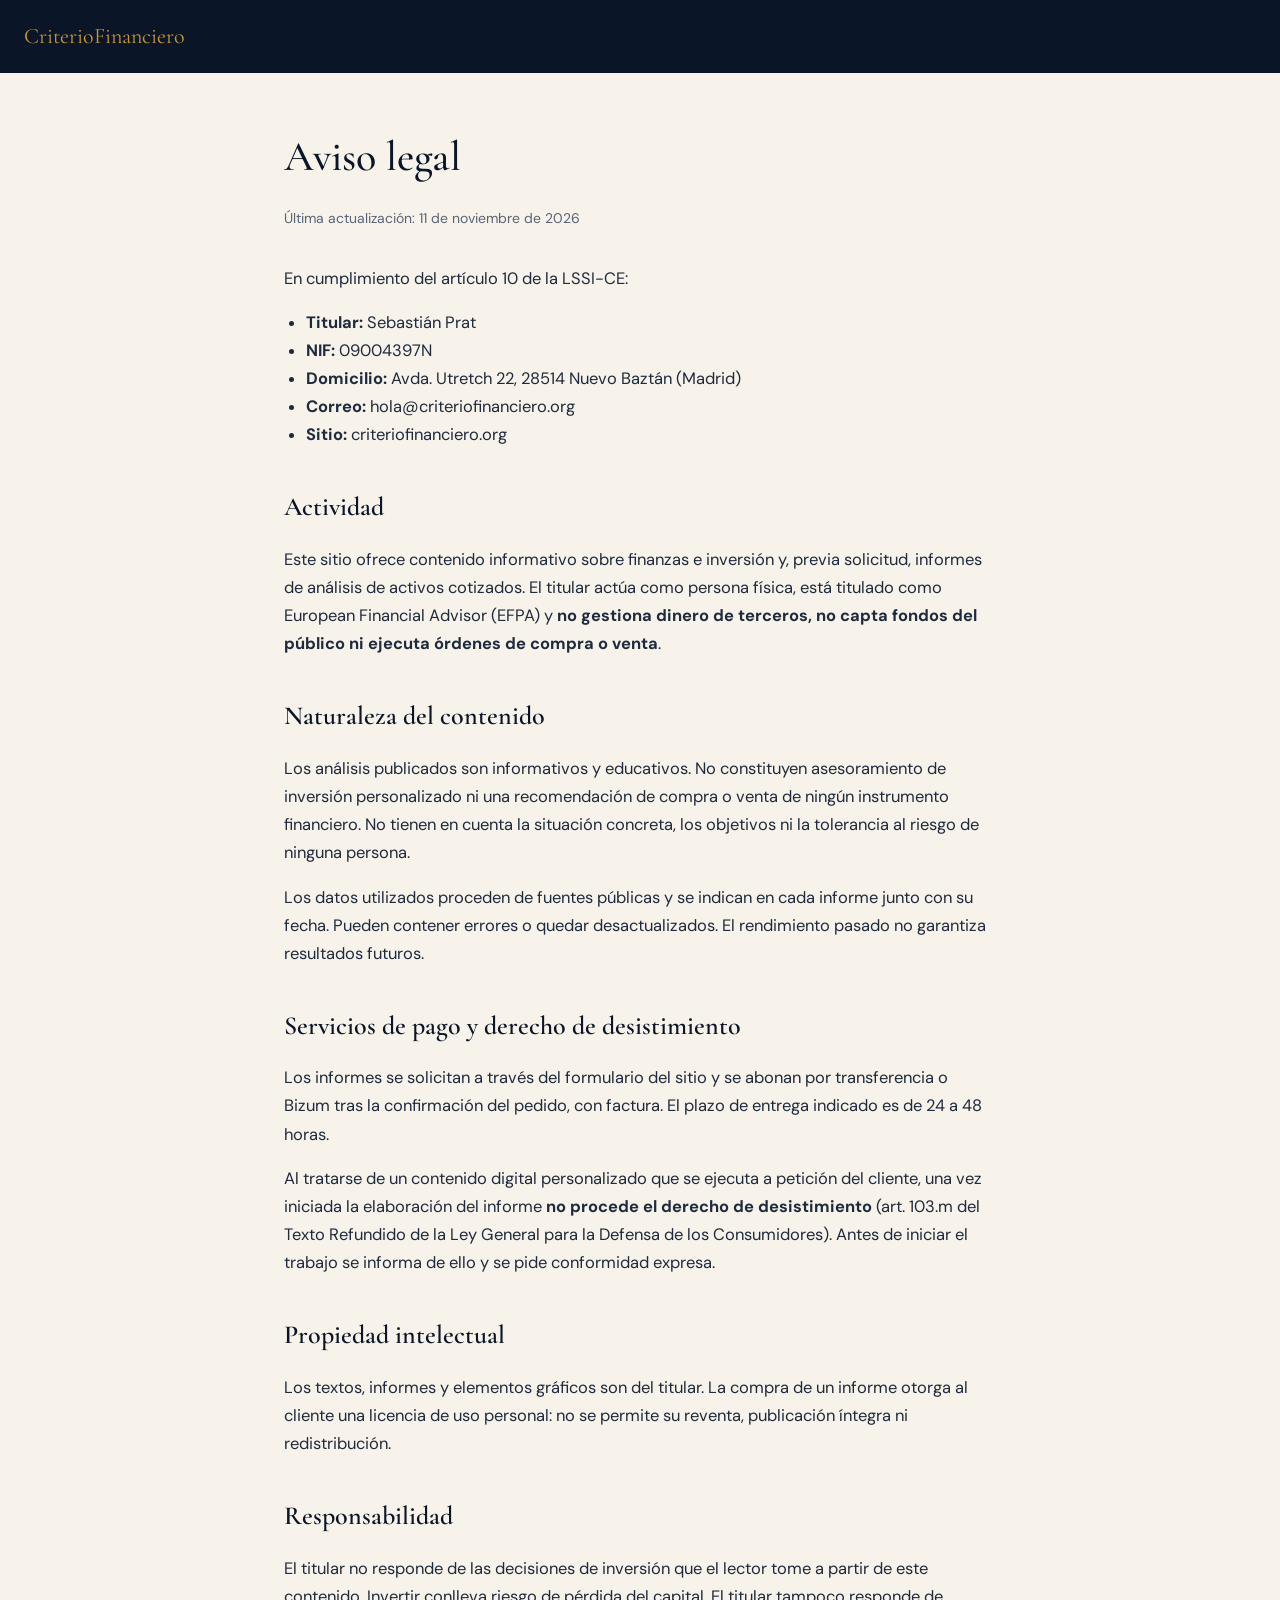
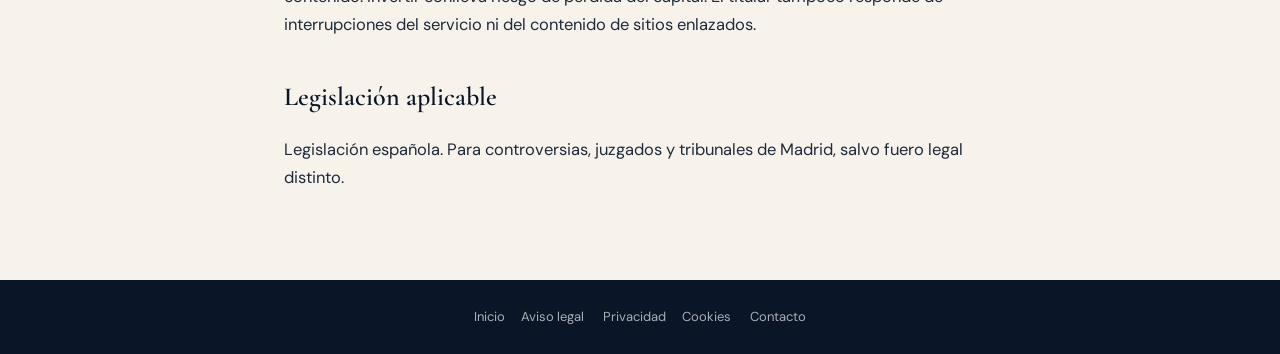
==== aviso-legal/index.html @ 0c131180 "Formularios funcionales con Netlify Forms, paginas legales, SEO y consentimiento" ====
<!DOCTYPE html>
<html lang="es">
<head>
<meta charset="UTF-8">
<meta name="viewport" content="width=device-width, initial-scale=1.0">
<title>Aviso legal · CriterioFinanciero</title>
<meta name="description" content="Titular, condiciones y responsabilidad de CriterioFinanciero.">
<link rel="canonical" href="https://criteriofinanciero.org/aviso-legal/">
<link rel="preconnect" href="https://fonts.googleapis.com">
<link href="https://fonts.googleapis.com/css2?family=Cormorant+Garamond:wght@400;500;600&family=DM+Sans:wght@300;400;500&display=swap" rel="stylesheet">
<style>
:root{--navy:#0A1628;--gold:#C9963A;--cream:#F7F3EA;--muted:#5A6478}
*{box-sizing:border-box}
body{margin:0;background:var(--cream);color:var(--navy);
     font-family:'DM Sans',system-ui,sans-serif;line-height:1.7;font-size:16.5px}
header{background:var(--navy);padding:18px 24px}
header a{color:var(--gold);text-decoration:none;font-family:'Cormorant Garamond',serif;font-size:22px}
main{max-width:760px;margin:0 auto;padding:48px 24px 72px}
h1{font-family:'Cormorant Garamond',serif;font-size:42px;font-weight:500;margin:0 0 8px}
.fecha{color:var(--muted);font-size:14px;margin-bottom:34px}
h2{font-family:'Cormorant Garamond',serif;font-size:26px;font-weight:600;margin:36px 0 10px}
p,li{color:#1E2A3D}
table{border-collapse:collapse;width:100%;margin:18px 0;font-size:15px}
th,td{border:1px solid #DCD4C4;padding:10px 12px;text-align:left;vertical-align:top}
th{background:#EDE6D6;font-weight:600}
ul{padding-left:22px}
a{color:#8A6420}
footer{background:var(--navy);color:rgba(255,255,255,.5);padding:26px 24px;font-size:13px;text-align:center}
footer a{color:rgba(255,255,255,.65);text-decoration:none;margin:0 8px}
.cta{display:inline-block;background:var(--gold);color:var(--navy);font-weight:600;
     padding:14px 26px;border-radius:6px;text-decoration:none;margin-top:18px}
</style>
</head>
<body>
<header><a href="/">CriterioFinanciero</a></header>
<main>

<h1>Aviso legal</h1>
<p class="fecha">Última actualización: 11 de noviembre de 2026</p>
<p>En cumplimiento del artículo 10 de la LSSI-CE:</p>
<ul>
  <li><strong>Titular:</strong> Sebastián Prat</li>
  <li><strong>NIF:</strong> 09004397N</li>
  <li><strong>Domicilio:</strong> Avda. Utretch 22, 28514 Nuevo Baztán (Madrid)</li>
  <li><strong>Correo:</strong> hola@criteriofinanciero.org</li>
  <li><strong>Sitio:</strong> criteriofinanciero.org</li>
</ul>

<h2>Actividad</h2>
<p>Este sitio ofrece contenido informativo sobre finanzas e inversión y, previa solicitud, informes
de análisis de activos cotizados. El titular actúa como persona física, está titulado como European
Financial Advisor (EFPA) y <strong>no gestiona dinero de terceros, no capta fondos del público ni
ejecuta órdenes de compra o venta</strong>.</p>

<h2>Naturaleza del contenido</h2>
<p>Los análisis publicados son informativos y educativos. No constituyen asesoramiento de inversión
personalizado ni una recomendación de compra o venta de ningún instrumento financiero. No tienen en
cuenta la situación concreta, los objetivos ni la tolerancia al riesgo de ninguna persona.</p>
<p>Los datos utilizados proceden de fuentes públicas y se indican en cada informe junto con su fecha.
Pueden contener errores o quedar desactualizados. El rendimiento pasado no garantiza resultados futuros.</p>

<h2>Servicios de pago y derecho de desistimiento</h2>
<p>Los informes se solicitan a través del formulario del sitio y se abonan por transferencia o Bizum
tras la confirmación del pedido, con factura. El plazo de entrega indicado es de 24 a 48 horas.</p>
<p>Al tratarse de un contenido digital personalizado que se ejecuta a petición del cliente, una vez
iniciada la elaboración del informe <strong>no procede el derecho de desistimiento</strong>
(art. 103.m del Texto Refundido de la Ley General para la Defensa de los Consumidores). Antes de
iniciar el trabajo se informa de ello y se pide conformidad expresa.</p>

<h2>Propiedad intelectual</h2>
<p>Los textos, informes y elementos gráficos son del titular. La compra de un informe otorga al
cliente una licencia de uso personal: no se permite su reventa, publicación íntegra ni redistribución.</p>

<h2>Responsabilidad</h2>
<p>El titular no responde de las decisiones de inversión que el lector tome a partir de este contenido.
Invertir conlleva riesgo de pérdida del capital. El titular tampoco responde de interrupciones del
servicio ni del contenido de sitios enlazados.</p>

<h2>Legislación aplicable</h2>
<p>Legislación española. Para controversias, juzgados y tribunales de Madrid, salvo fuero legal distinto.</p>

</main>
<footer>
  <a href="/">Inicio</a><a href="/aviso-legal/">Aviso legal</a>
  <a href="/privacidad/">Privacidad</a><a href="/cookies/">Cookies</a>
  <a href="/contacto/">Contacto</a>
</footer>
</body>
</html>
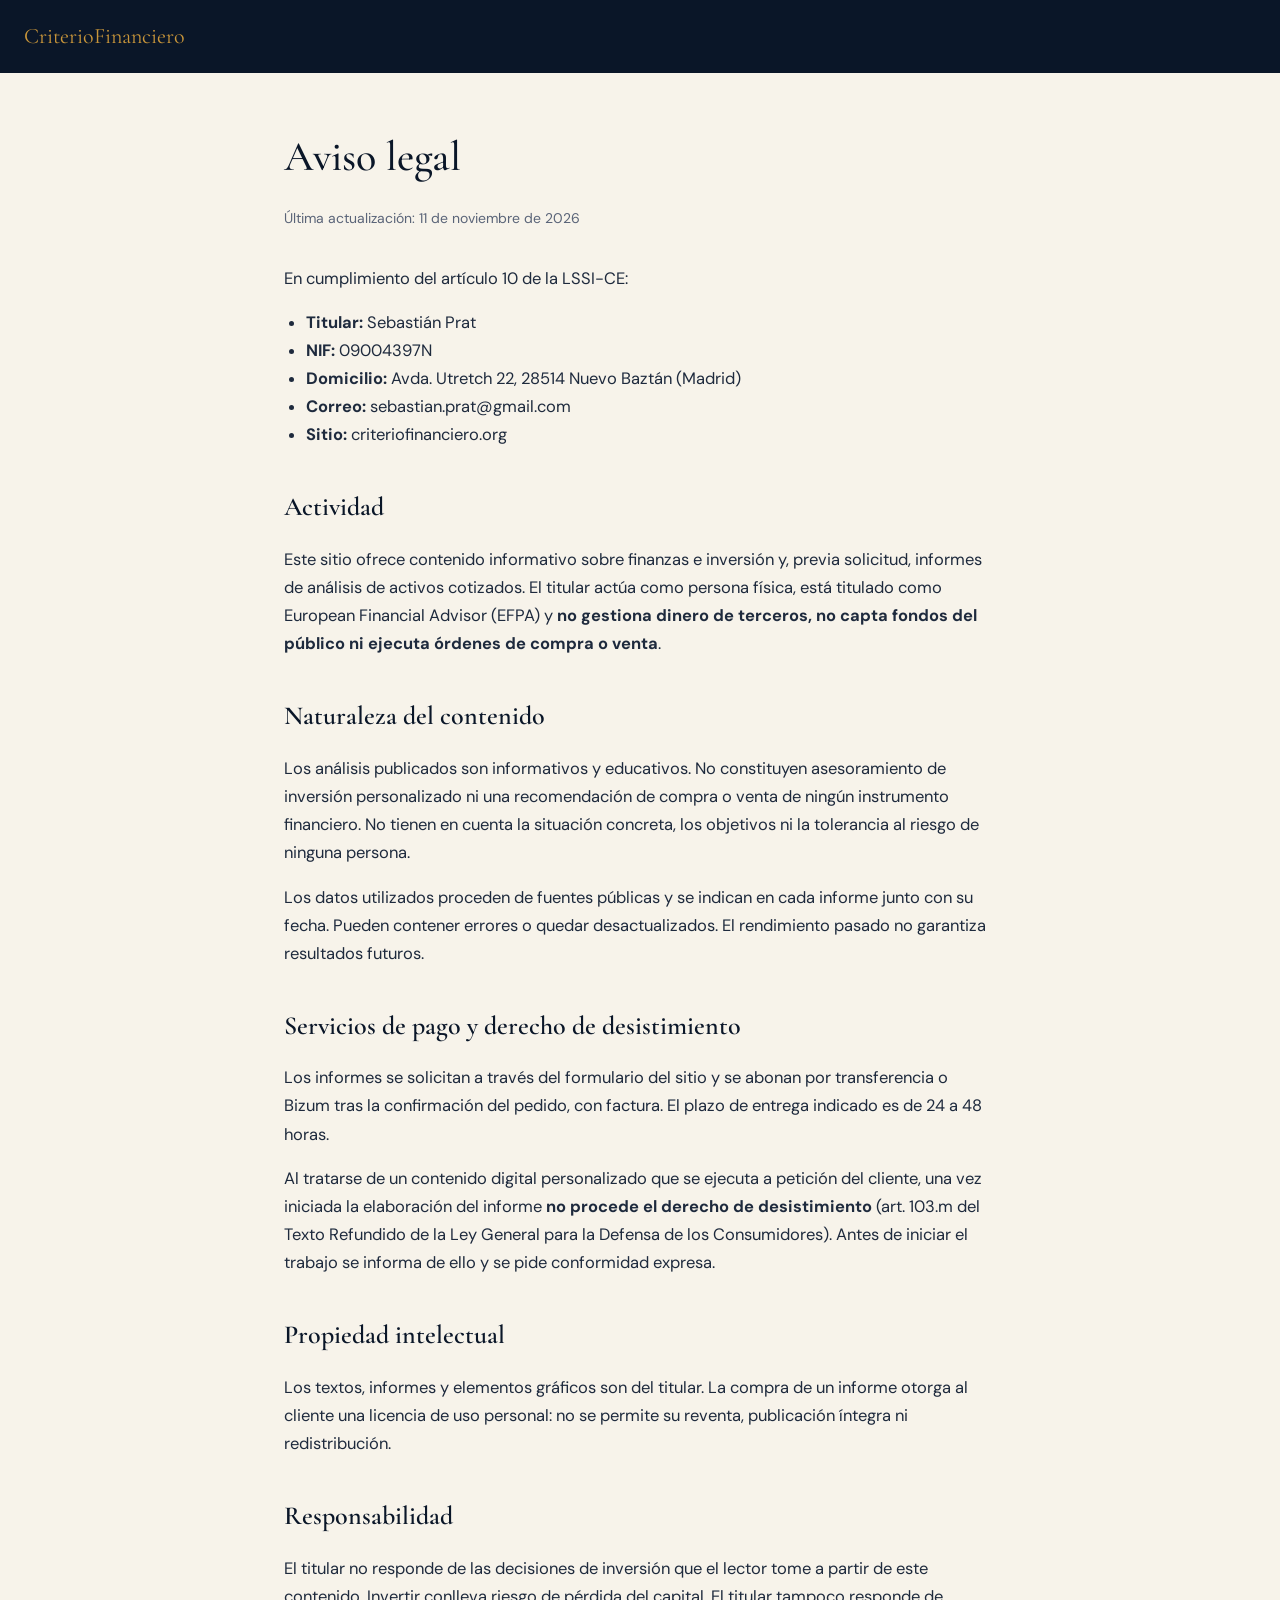
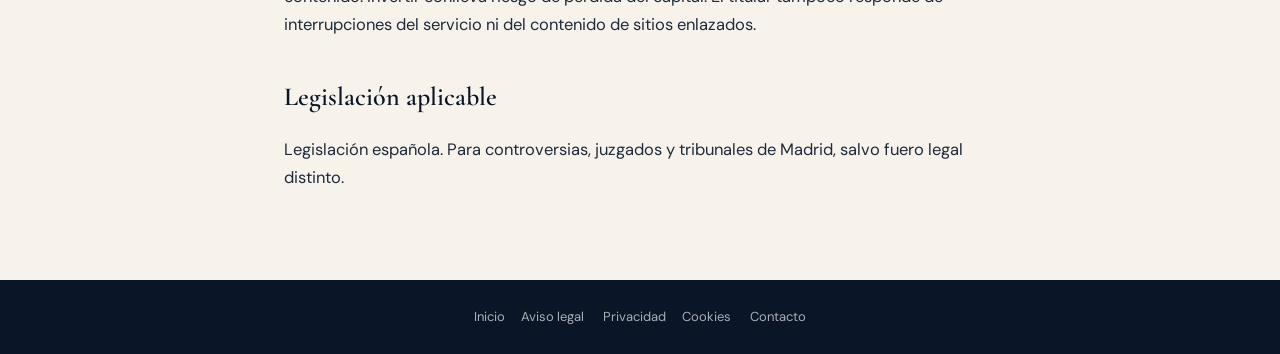
==== commit ce02ef64: "Foto del asesor y correo de contacto corregido" ====
--- a/aviso-legal/index.html
+++ b/aviso-legal/index.html
@@ -42,7 +42,7 @@
   <li><strong>Titular:</strong> Sebastián Prat</li>
   <li><strong>NIF:</strong> 09004397N</li>
   <li><strong>Domicilio:</strong> Avda. Utretch 22, 28514 Nuevo Baztán (Madrid)</li>
-  <li><strong>Correo:</strong> hola@criteriofinanciero.org</li>
+  <li><strong>Correo:</strong> sebastian.prat@gmail.com</li>
   <li><strong>Sitio:</strong> criteriofinanciero.org</li>
 </ul>
 
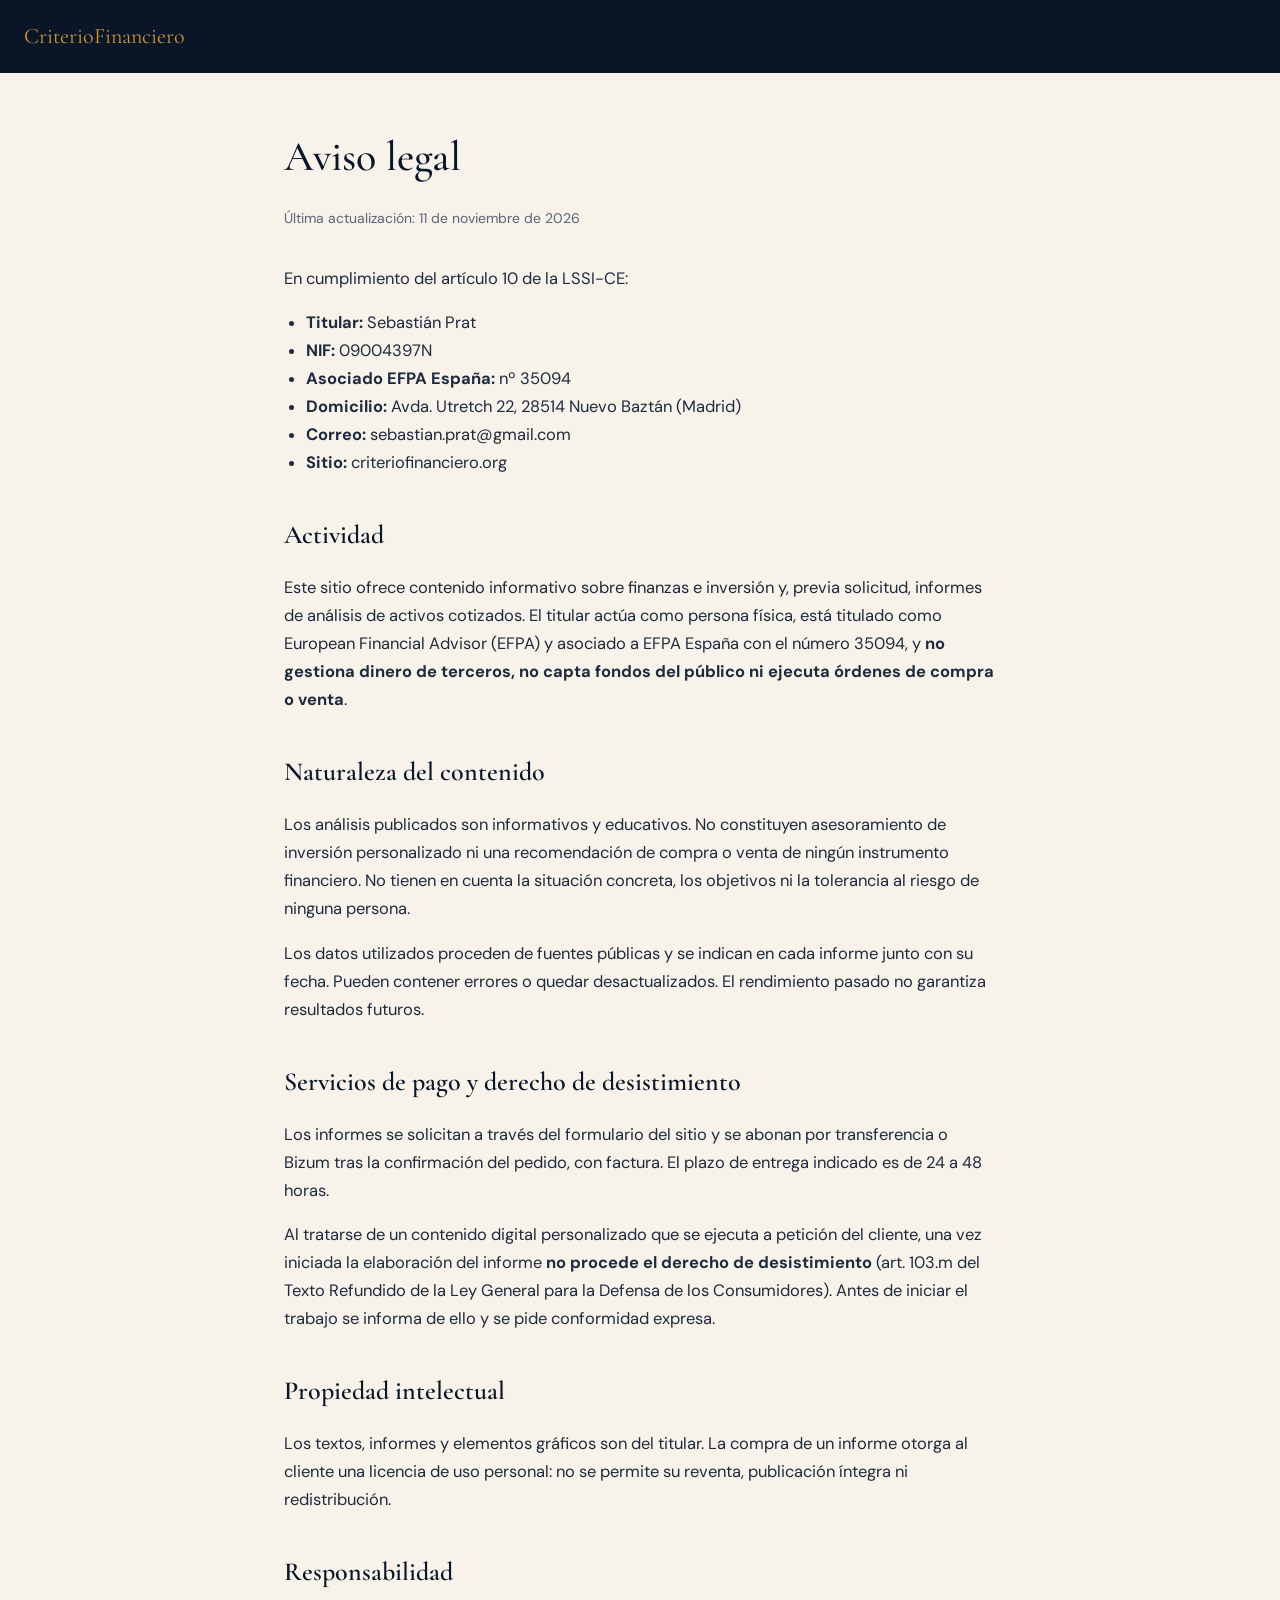
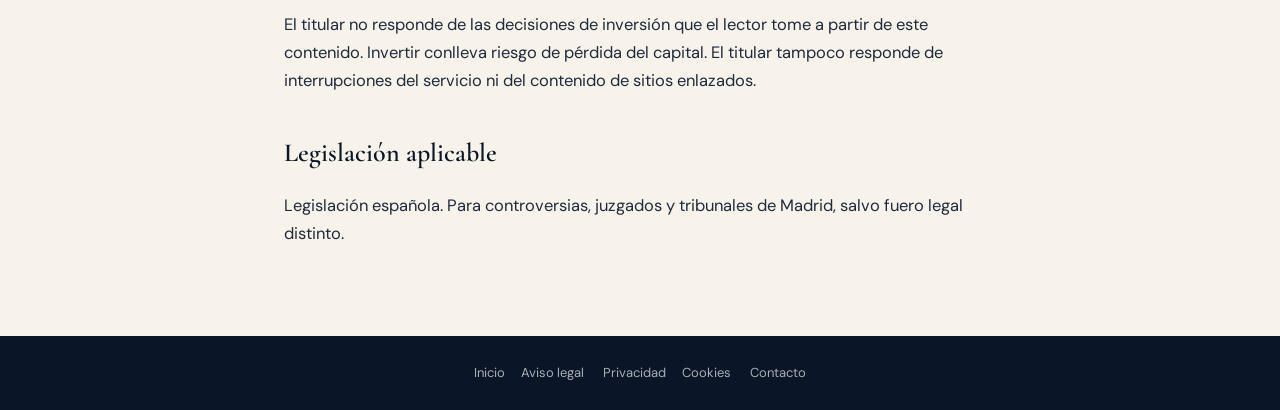
==== commit 3930b1c8: "Conformidad expresa de desistimiento y numero de asociado EFPA" ====
--- a/aviso-legal/index.html
+++ b/aviso-legal/index.html
@@ -41,6 +41,7 @@
 <ul>
   <li><strong>Titular:</strong> Sebastián Prat</li>
   <li><strong>NIF:</strong> 09004397N</li>
+  <li><strong>Asociado EFPA España:</strong> nº 35094</li>
   <li><strong>Domicilio:</strong> Avda. Utretch 22, 28514 Nuevo Baztán (Madrid)</li>
   <li><strong>Correo:</strong> sebastian.prat@gmail.com</li>
   <li><strong>Sitio:</strong> criteriofinanciero.org</li>
@@ -49,7 +50,7 @@
 <h2>Actividad</h2>
 <p>Este sitio ofrece contenido informativo sobre finanzas e inversión y, previa solicitud, informes
 de análisis de activos cotizados. El titular actúa como persona física, está titulado como European
-Financial Advisor (EFPA) y <strong>no gestiona dinero de terceros, no capta fondos del público ni
+Financial Advisor (EFPA) y asociado a EFPA España con el número 35094, y <strong>no gestiona dinero de terceros, no capta fondos del público ni
 ejecuta órdenes de compra o venta</strong>.</p>
 
 <h2>Naturaleza del contenido</h2>
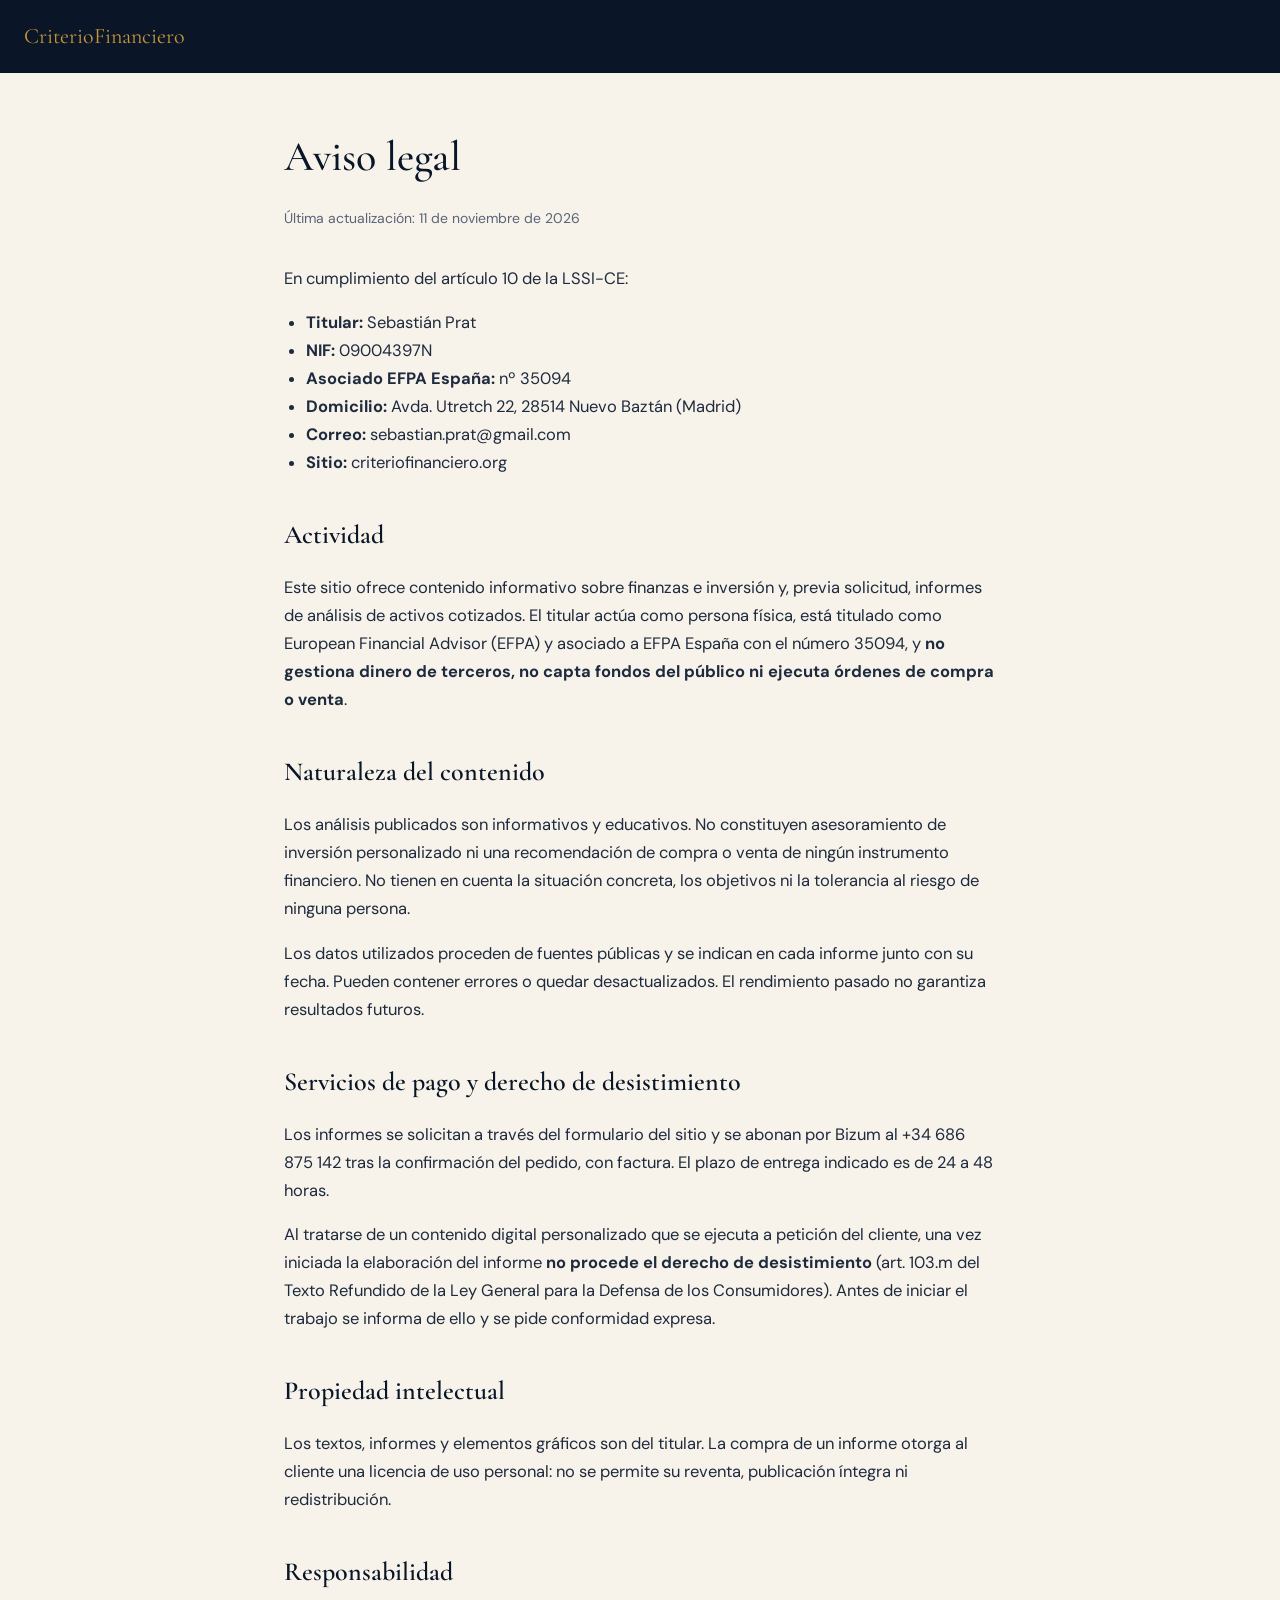
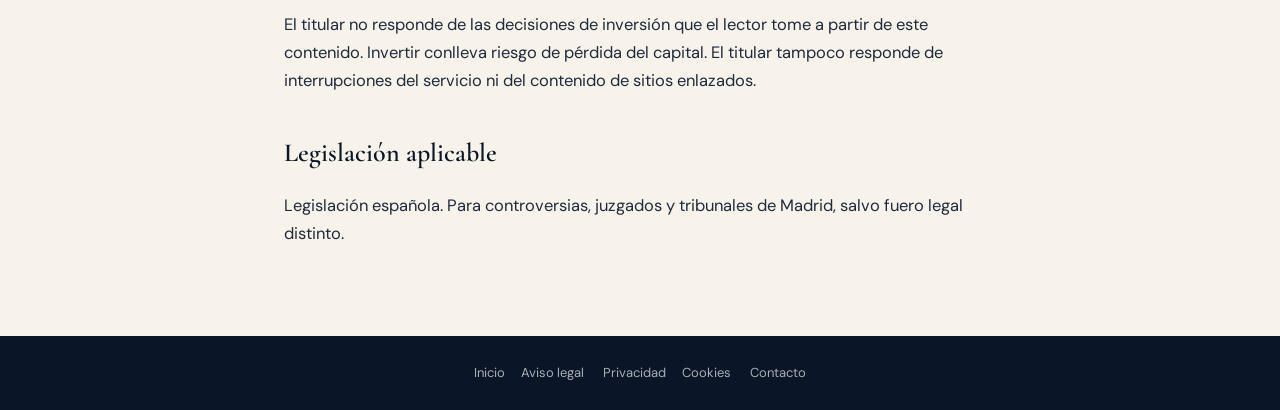
==== commit c7d04b03: "Actualización automática 2026-11-12 11:27" ====
--- a/aviso-legal/index.html
+++ b/aviso-legal/index.html
@@ -61,8 +61,7 @@
 Pueden contener errores o quedar desactualizados. El rendimiento pasado no garantiza resultados futuros.</p>
 
 <h2>Servicios de pago y derecho de desistimiento</h2>
-<p>Los informes se solicitan a través del formulario del sitio y se abonan por transferencia o Bizum
-tras la confirmación del pedido, con factura. El plazo de entrega indicado es de 24 a 48 horas.</p>
+<p>Los informes se solicitan a través del formulario del sitio y se abonan por Bizum al +34 686 875 142 tras la confirmación del pedido, con factura. El plazo de entrega indicado es de 24 a 48 horas.</p>
 <p>Al tratarse de un contenido digital personalizado que se ejecuta a petición del cliente, una vez
 iniciada la elaboración del informe <strong>no procede el derecho de desistimiento</strong>
 (art. 103.m del Texto Refundido de la Ley General para la Defensa de los Consumidores). Antes de
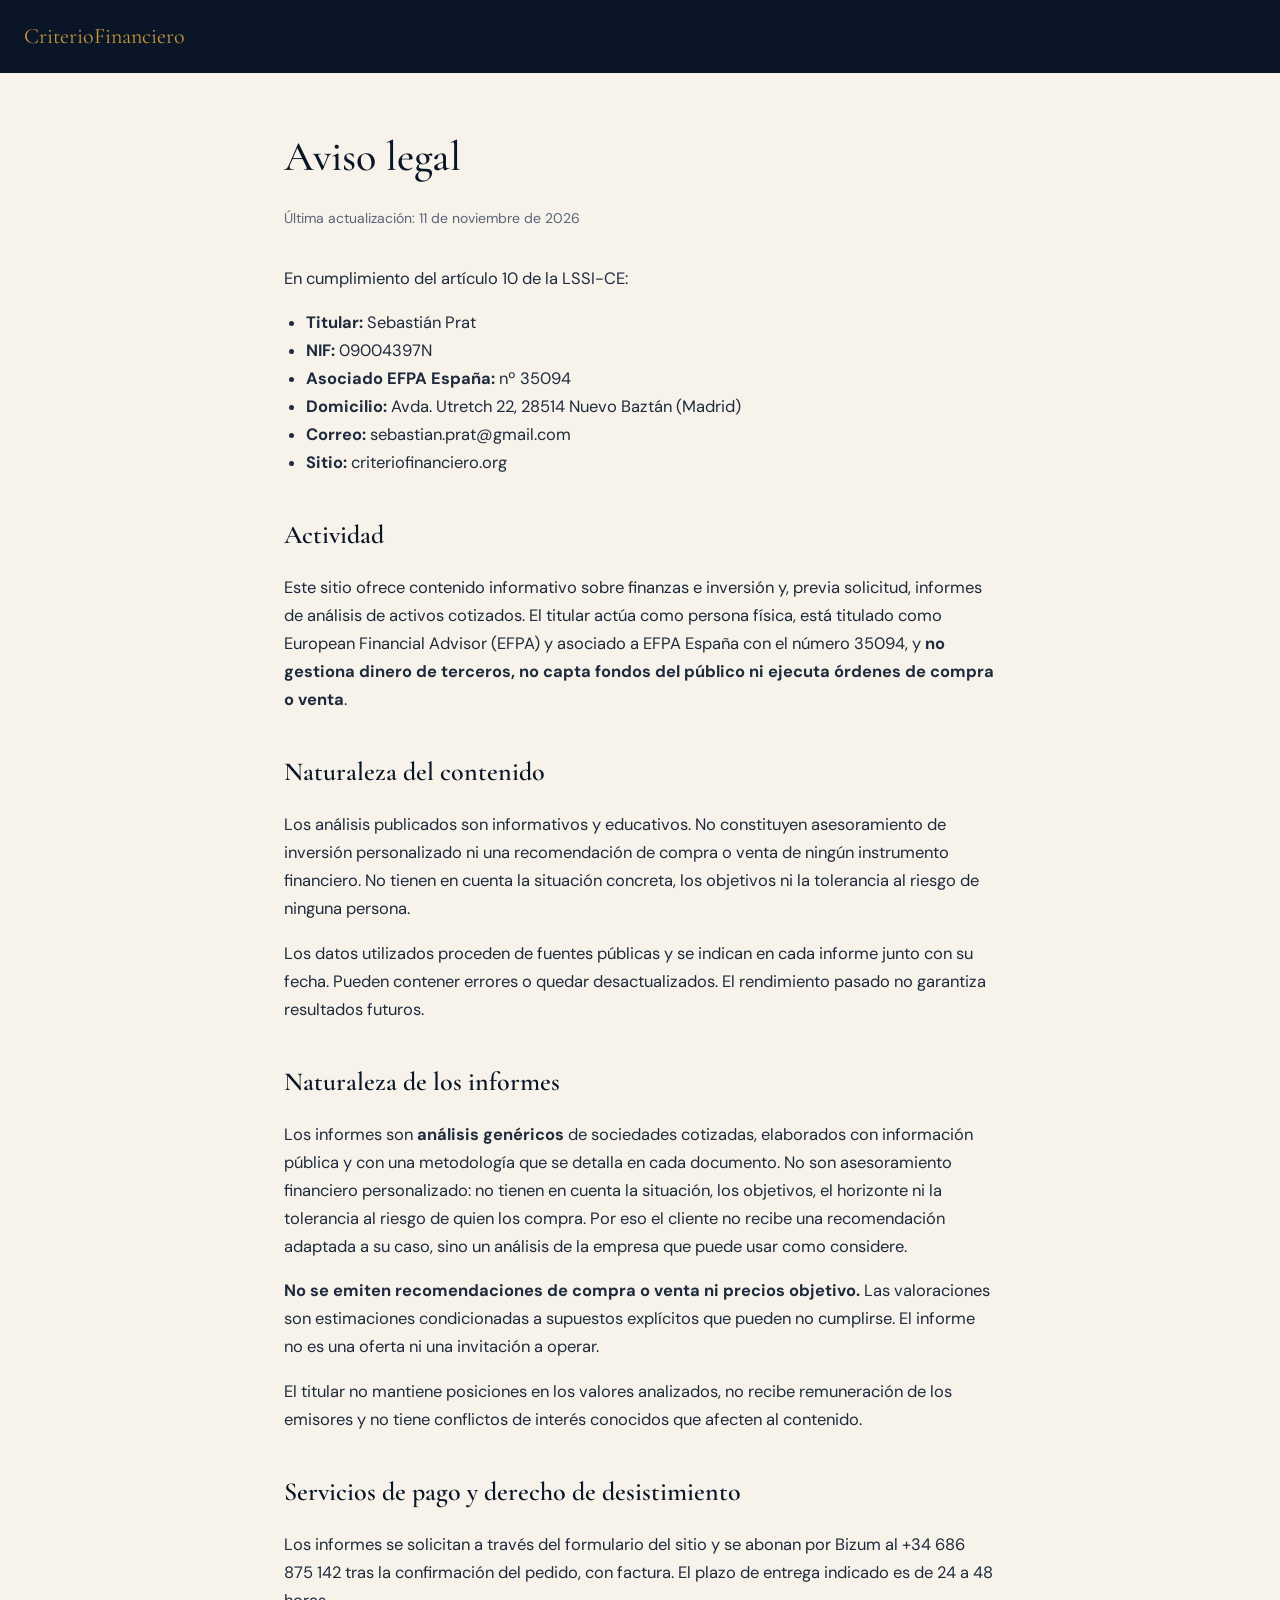
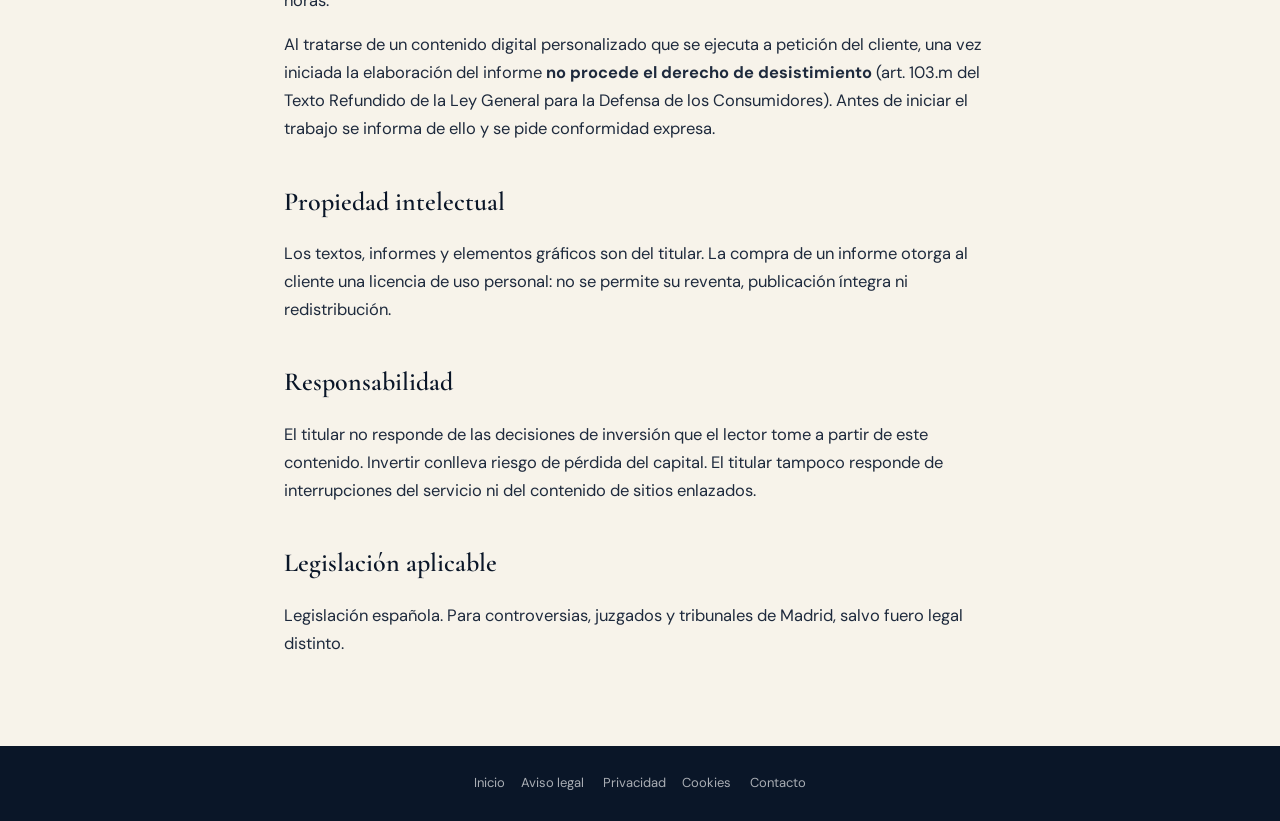
==== commit 2b78e2c3: "Naturaleza generica de los informes y sin personalizacion" ====
--- a/aviso-legal/index.html
+++ b/aviso-legal/index.html
@@ -60,6 +60,18 @@
 <p>Los datos utilizados proceden de fuentes públicas y se indican en cada informe junto con su fecha.
 Pueden contener errores o quedar desactualizados. El rendimiento pasado no garantiza resultados futuros.</p>
 
+<h2>Naturaleza de los informes</h2>
+<p>Los informes son <strong>análisis genéricos</strong> de sociedades cotizadas, elaborados con
+información pública y con una metodología que se detalla en cada documento. No son asesoramiento
+financiero personalizado: no tienen en cuenta la situación, los objetivos, el horizonte ni la
+tolerancia al riesgo de quien los compra. Por eso el cliente no recibe una recomendación adaptada
+a su caso, sino un análisis de la empresa que puede usar como considere.</p>
+<p><strong>No se emiten recomendaciones de compra o venta ni precios objetivo.</strong> Las
+valoraciones son estimaciones condicionadas a supuestos explícitos que pueden no cumplirse. El
+informe no es una oferta ni una invitación a operar.</p>
+<p>El titular no mantiene posiciones en los valores analizados, no recibe remuneración de los
+emisores y no tiene conflictos de interés conocidos que afecten al contenido.</p>
+
 <h2>Servicios de pago y derecho de desistimiento</h2>
 <p>Los informes se solicitan a través del formulario del sitio y se abonan por Bizum al +34 686 875 142 tras la confirmación del pedido, con factura. El plazo de entrega indicado es de 24 a 48 horas.</p>
 <p>Al tratarse de un contenido digital personalizado que se ejecuta a petición del cliente, una vez
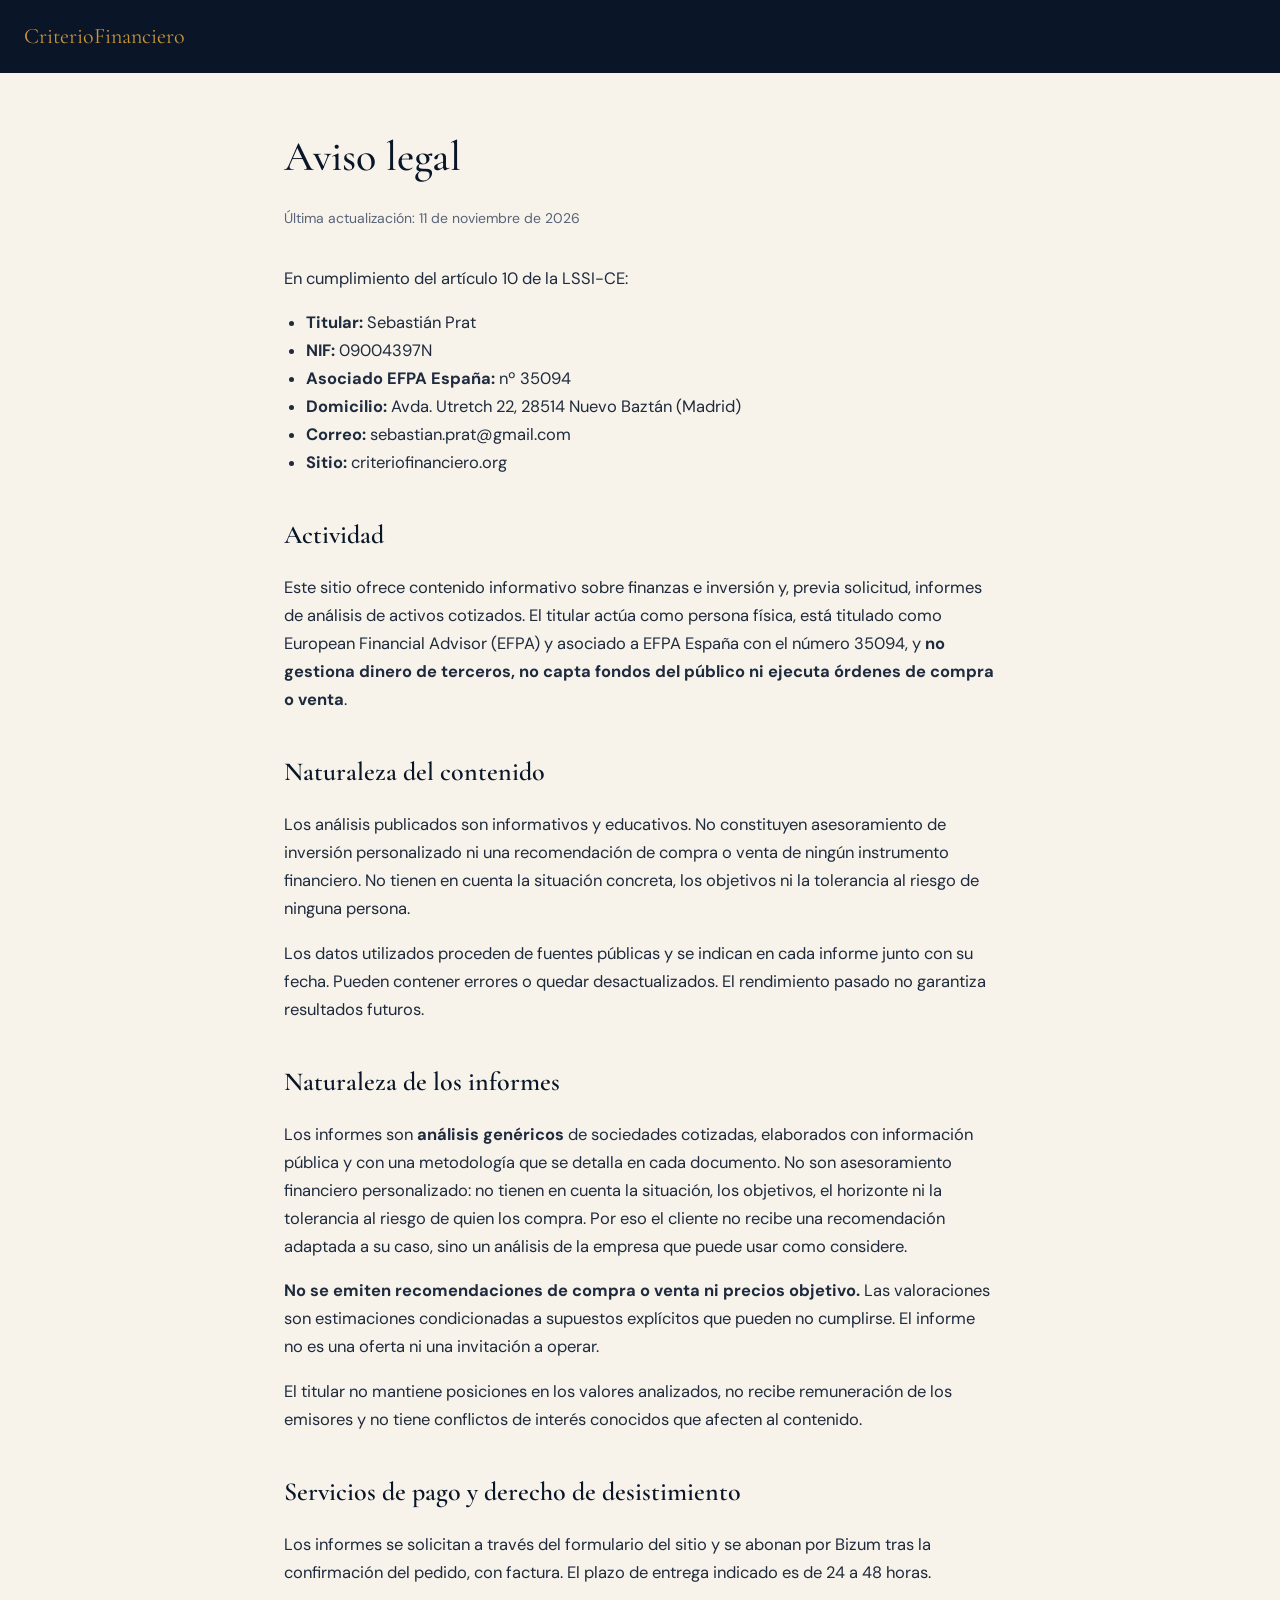
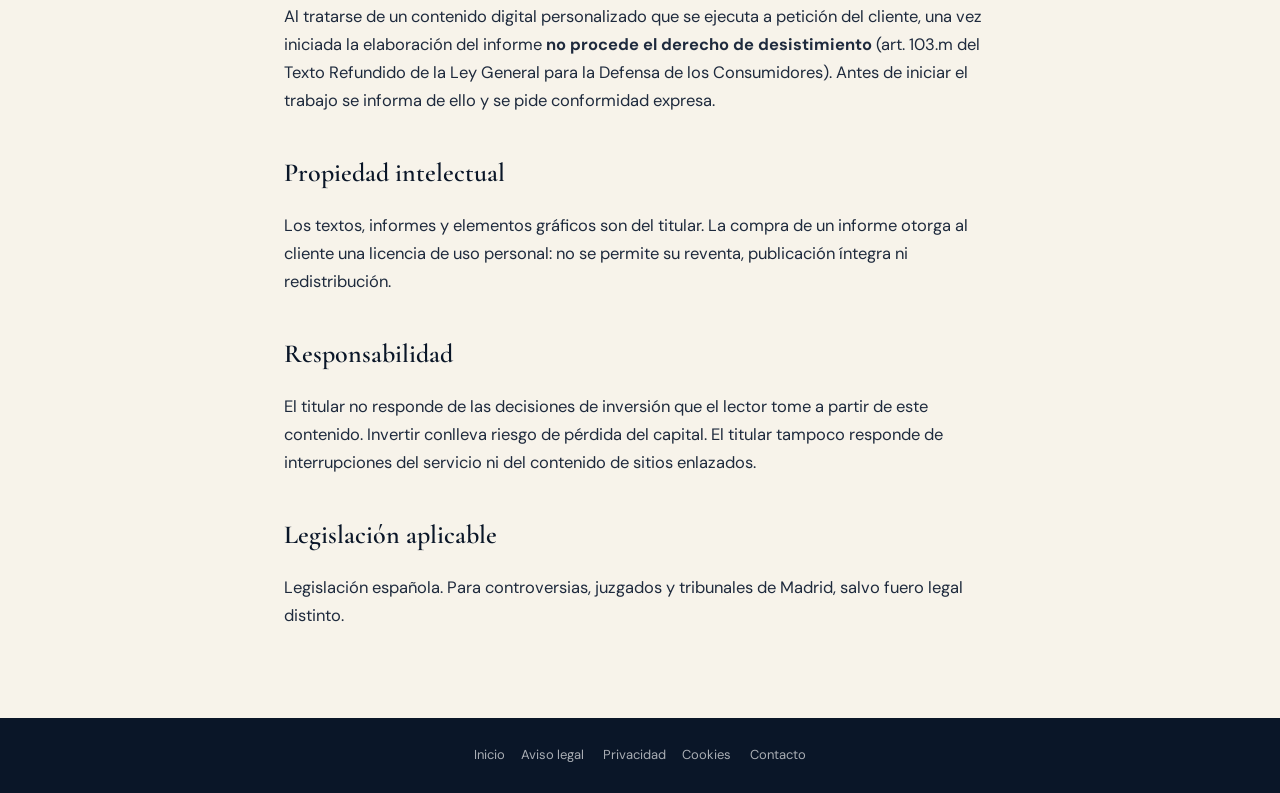
==== commit 92a08a89: "Valoracion gratis y de pago, sin telefono en el sitio" ====
--- a/aviso-legal/index.html
+++ b/aviso-legal/index.html
@@ -11,8 +11,7 @@
 <style>
 :root{--navy:#0A1628;--gold:#C9963A;--cream:#F7F3EA;--muted:#5A6478}
 *{box-sizing:border-box}
-body{margin:0;background:var(--cream);color:var(--navy);
-     font-family:'DM Sans',system-ui,sans-serif;line-height:1.7;font-size:16.5px}
+body{margin:0;background:var(--cream);color:var(--navy); font-family:'DM Sans',system-ui,sans-serif;line-height:1.7;font-size:16.5px}
 header{background:var(--navy);padding:18px 24px}
 header a{color:var(--gold);text-decoration:none;font-family:'Cormorant Garamond',serif;font-size:22px}
 main{max-width:760px;margin:0 auto;padding:48px 24px 72px}
@@ -27,40 +26,25 @@
 a{color:#8A6420}
 footer{background:var(--navy);color:rgba(255,255,255,.5);padding:26px 24px;font-size:13px;text-align:center}
 footer a{color:rgba(255,255,255,.65);text-decoration:none;margin:0 8px}
-.cta{display:inline-block;background:var(--gold);color:var(--navy);font-weight:600;
-     padding:14px 26px;border-radius:6px;text-decoration:none;margin-top:18px}
+.cta{display:inline-block;background:var(--gold);color:var(--navy);font-weight:600; padding:14px 26px;border-radius:6px;text-decoration:none;margin-top:18px}
 </style>
 </head>
 <body>
 <header><a href="/">CriterioFinanciero</a></header>
-<main>
-
-<h1>Aviso legal</h1>
+<main> <h1>Aviso legal</h1>
 <p class="fecha">Última actualización: 11 de noviembre de 2026</p>
 <p>En cumplimiento del artículo 10 de la LSSI-CE:</p>
-<ul>
-  <li><strong>Titular:</strong> Sebastián Prat</li>
-  <li><strong>NIF:</strong> 09004397N</li>
-  <li><strong>Asociado EFPA España:</strong> nº 35094</li>
-  <li><strong>Domicilio:</strong> Avda. Utretch 22, 28514 Nuevo Baztán (Madrid)</li>
-  <li><strong>Correo:</strong> sebastian.prat@gmail.com</li>
-  <li><strong>Sitio:</strong> criteriofinanciero.org</li>
-</ul>
-
-<h2>Actividad</h2>
+<ul> <li><strong>Titular:</strong> Sebastián Prat</li> <li><strong>NIF:</strong> 09004397N</li> <li><strong>Asociado EFPA España:</strong> nº 35094</li> <li><strong>Domicilio:</strong> Avda. Utretch 22, 28514 Nuevo Baztán (Madrid)</li> <li><strong>Correo:</strong> sebastian.prat@gmail.com</li> <li><strong>Sitio:</strong> criteriofinanciero.org</li>
+</ul> <h2>Actividad</h2>
 <p>Este sitio ofrece contenido informativo sobre finanzas e inversión y, previa solicitud, informes
 de análisis de activos cotizados. El titular actúa como persona física, está titulado como European
 Financial Advisor (EFPA) y asociado a EFPA España con el número 35094, y <strong>no gestiona dinero de terceros, no capta fondos del público ni
-ejecuta órdenes de compra o venta</strong>.</p>
-
-<h2>Naturaleza del contenido</h2>
+ejecuta órdenes de compra o venta</strong>.</p> <h2>Naturaleza del contenido</h2>
 <p>Los análisis publicados son informativos y educativos. No constituyen asesoramiento de inversión
 personalizado ni una recomendación de compra o venta de ningún instrumento financiero. No tienen en
 cuenta la situación concreta, los objetivos ni la tolerancia al riesgo de ninguna persona.</p>
 <p>Los datos utilizados proceden de fuentes públicas y se indican en cada informe junto con su fecha.
-Pueden contener errores o quedar desactualizados. El rendimiento pasado no garantiza resultados futuros.</p>
-
-<h2>Naturaleza de los informes</h2>
+Pueden contener errores o quedar desactualizados. El rendimiento pasado no garantiza resultados futuros.</p> <h2>Naturaleza de los informes</h2>
 <p>Los informes son <strong>análisis genéricos</strong> de sociedades cotizadas, elaborados con
 información pública y con una metodología que se detalla en cada documento. No son asesoramiento
 financiero personalizado: no tienen en cuenta la situación, los objetivos, el horizonte ni la
@@ -70,32 +54,19 @@
 valoraciones son estimaciones condicionadas a supuestos explícitos que pueden no cumplirse. El
 informe no es una oferta ni una invitación a operar.</p>
 <p>El titular no mantiene posiciones en los valores analizados, no recibe remuneración de los
-emisores y no tiene conflictos de interés conocidos que afecten al contenido.</p>
-
-<h2>Servicios de pago y derecho de desistimiento</h2>
-<p>Los informes se solicitan a través del formulario del sitio y se abonan por Bizum al +34 686 875 142 tras la confirmación del pedido, con factura. El plazo de entrega indicado es de 24 a 48 horas.</p>
+emisores y no tiene conflictos de interés conocidos que afecten al contenido.</p> <h2>Servicios de pago y derecho de desistimiento</h2>
+<p>Los informes se solicitan a través del formulario del sitio y se abonan por Bizum tras la confirmación del pedido, con factura. El plazo de entrega indicado es de 24 a 48 horas.</p>
 <p>Al tratarse de un contenido digital personalizado que se ejecuta a petición del cliente, una vez
 iniciada la elaboración del informe <strong>no procede el derecho de desistimiento</strong>
 (art. 103.m del Texto Refundido de la Ley General para la Defensa de los Consumidores). Antes de
-iniciar el trabajo se informa de ello y se pide conformidad expresa.</p>
-
-<h2>Propiedad intelectual</h2>
+iniciar el trabajo se informa de ello y se pide conformidad expresa.</p> <h2>Propiedad intelectual</h2>
 <p>Los textos, informes y elementos gráficos son del titular. La compra de un informe otorga al
-cliente una licencia de uso personal: no se permite su reventa, publicación íntegra ni redistribución.</p>
-
-<h2>Responsabilidad</h2>
+cliente una licencia de uso personal: no se permite su reventa, publicación íntegra ni redistribución.</p> <h2>Responsabilidad</h2>
 <p>El titular no responde de las decisiones de inversión que el lector tome a partir de este contenido.
 Invertir conlleva riesgo de pérdida del capital. El titular tampoco responde de interrupciones del
-servicio ni del contenido de sitios enlazados.</p>
-
-<h2>Legislación aplicable</h2>
-<p>Legislación española. Para controversias, juzgados y tribunales de Madrid, salvo fuero legal distinto.</p>
-
-</main>
-<footer>
-  <a href="/">Inicio</a><a href="/aviso-legal/">Aviso legal</a>
-  <a href="/privacidad/">Privacidad</a><a href="/cookies/">Cookies</a>
-  <a href="/contacto/">Contacto</a>
+servicio ni del contenido de sitios enlazados.</p> <h2>Legislación aplicable</h2>
+<p>Legislación española. Para controversias, juzgados y tribunales de Madrid, salvo fuero legal distinto.</p> </main>
+<footer> <a href="/">Inicio</a><a href="/aviso-legal/">Aviso legal</a> <a href="/privacidad/">Privacidad</a><a href="/cookies/">Cookies</a> <a href="/contacto/">Contacto</a>
 </footer>
 </body>
 </html>
